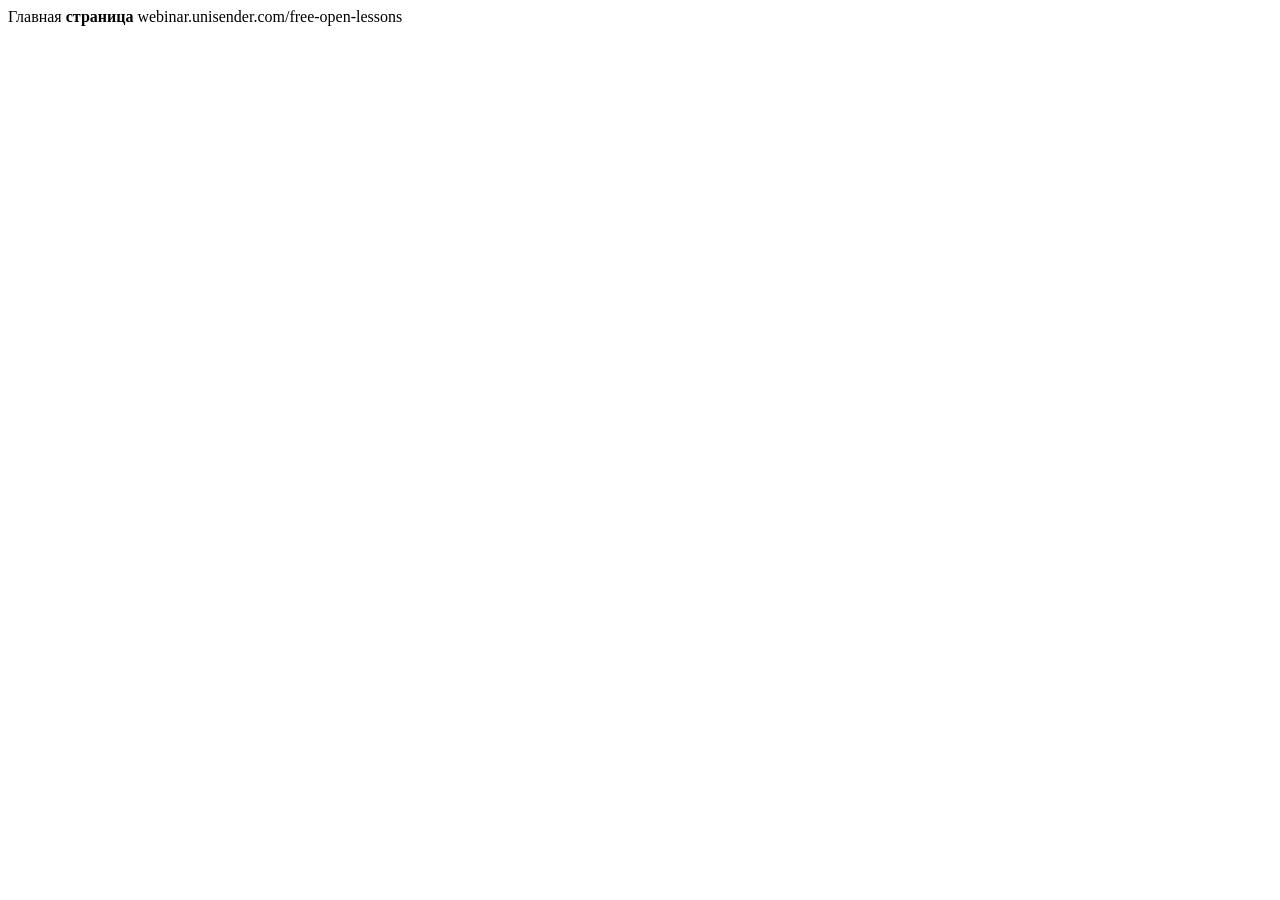
==== index.html @ 6e331bb1 "Добавлены первые файлы" ====
<!DOCTYPE html>
<html lang="ru">
<head>
    <meta charset="UTF-8">
    <meta name="viewport" content="width=device-width, initial-scale=1.0">
    <title>УМКА</title>
</head>
<body>
Главная <b>страница</b>
</body>
</html>webinar.unisender.com/free-open-lessons
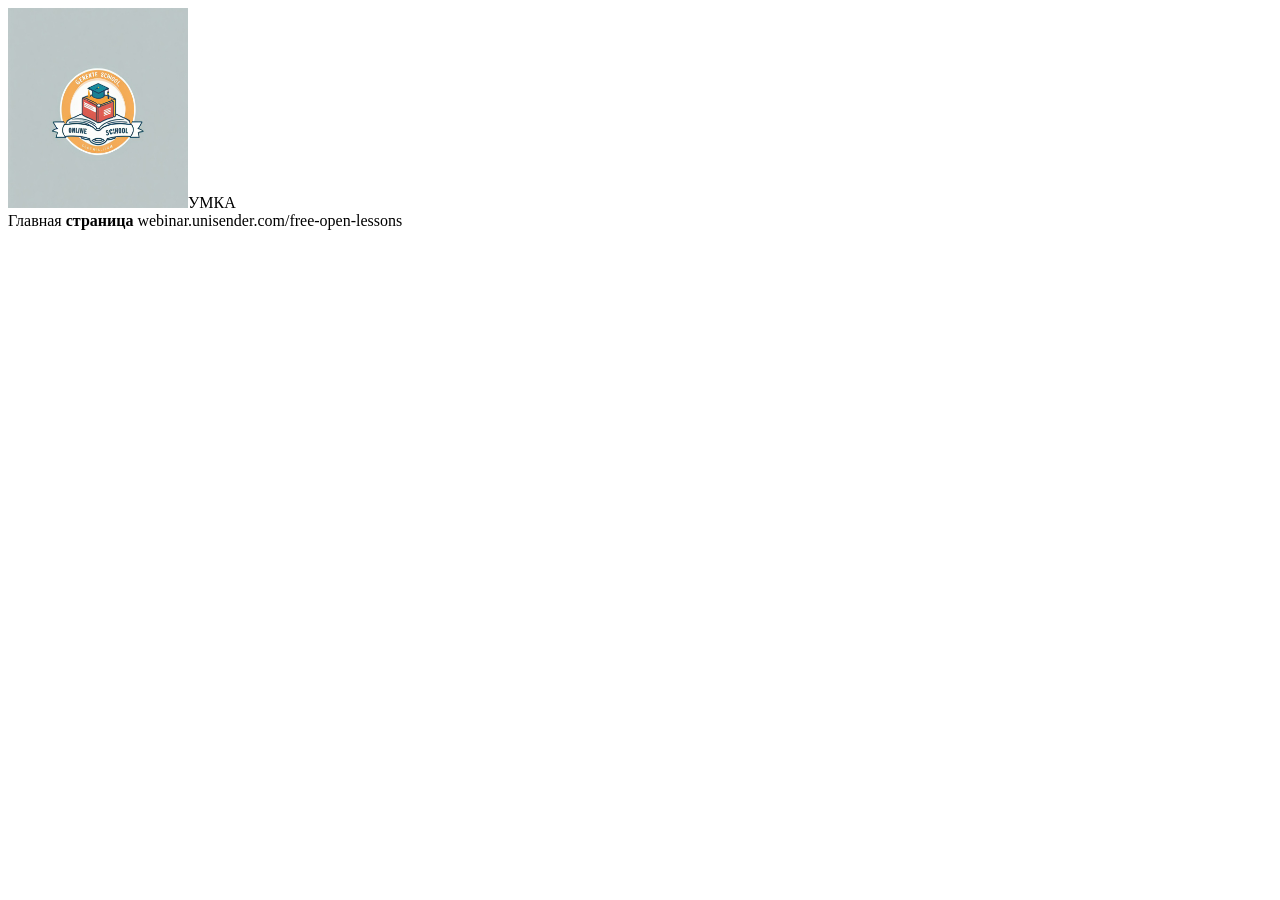
==== commit 999755df: "Сохранили все изображения, иконки из макета. Сохранили все изображения, иконки из макета в проект. " ====
--- a/index.html
+++ b/index.html
@@ -6,6 +6,9 @@
     <title>УМКА</title>
 </head>
 <body>
+<header>
+    <a><img src="images/logotip.JPG" alt="Логотип" width="180" height="200">УМКА</a>
+</header>
 Главная <b>страница</b>
 </body>
 </html>webinar.unisender.com/free-open-lessons
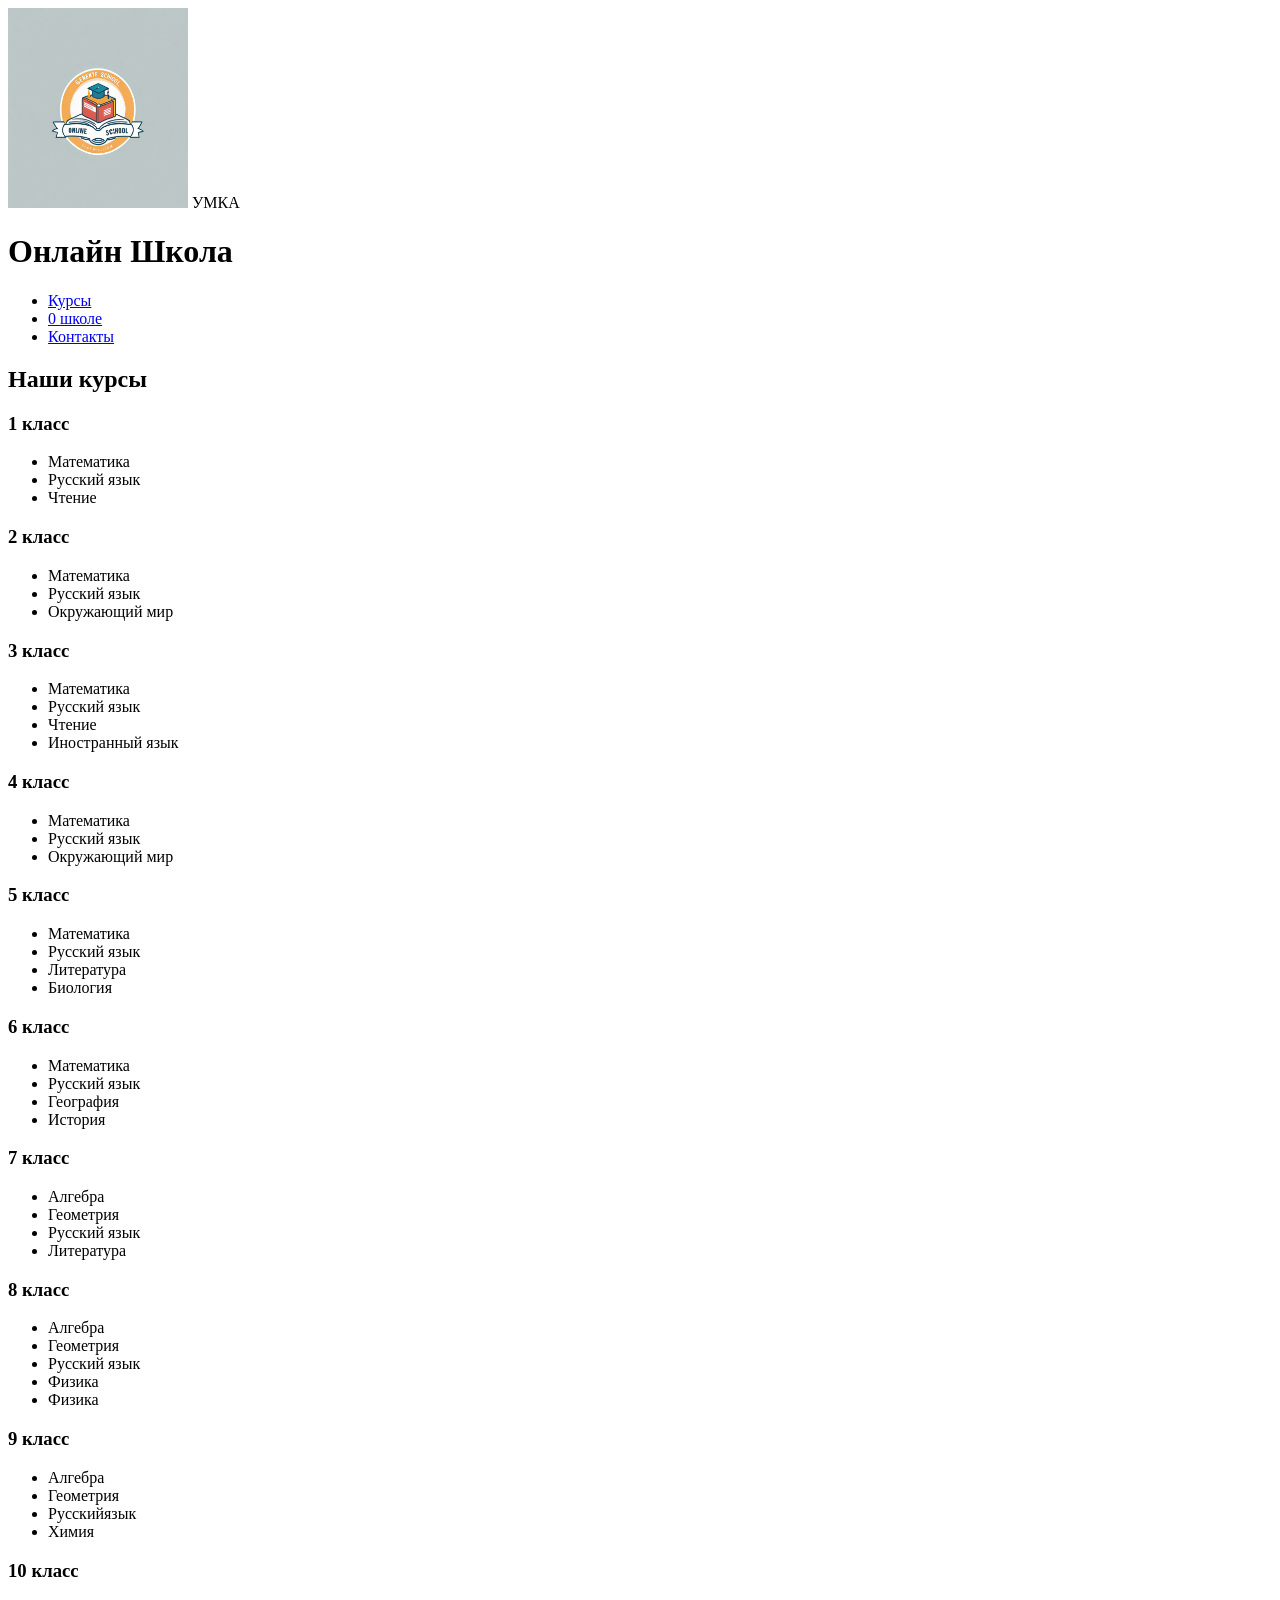
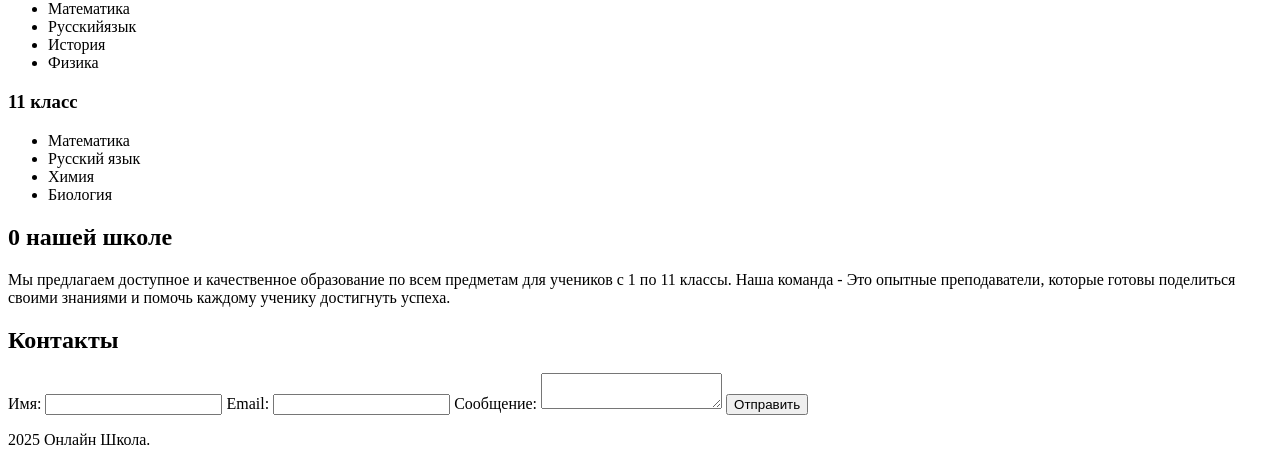
==== commit c44247a0: "Add files via upload Исправление ошибок, добавление фото и добавление элементов второго задания ." ====
--- a/index.html
+++ b/index.html
@@ -1,14 +1,152 @@
 <!DOCTYPE html>
 <html lang="ru">
+
 <head>
     <meta charset="UTF-8">
     <meta name="viewport" content="width=device-width, initial-scale=1.0">
-    <title>УМКА</title>
+    <title> УМКА </title>
+    <a><img src="images/logotip.JPG" alt="Логотип" width="180" height="200"> УМКА </a>
+    <link rel="stylesheet" href="styles.css">
 </head>
+
 <body>
-<header>
-    <a><img src="images/logotip.JPG" alt="Логотип" width="180" height="200">УМКА</a>
-</header>
-Главная <b>страница</b>
+    <header>
+        <h1>Онлайн Школа</h1>
+        <nav>
+            <ul>
+                <li><a href="#courses">Курсы</a></li>
+                <li><a href="#about">0 школе</a></li>
+                <li><a href="#contact">Контакты</a></li>
+            </ul>
+        </nav>
+    </header>
+    <main>
+        <section class="courses" id="courses">
+            <h2 class="courses__title">Наши курсы</h2>
+            <div class="courses__title" class="class">
+                <h3 class="courses__title">1 класс</h3>
+
+                <ul>
+                    <li>Математика</li>
+                    <li>Русский язык</li>
+                    <li>Чтение</li>
+                </ul>
+            </div>
+            <div class="class">
+                <h3>2 класс</h3>
+                <ul>
+            <li>Математика</li>
+            <li>Русский язык</li>
+            <li>Окружающий мир</li>
+            </ul>
+            </div>
+            <div class="class">
+                <h3>3 класс</h3>
+                <ul>
+            <li>Математика</li>
+            <li>Русский язык</li>
+            <li>Чтение</li>
+            <li>Иностранный язык</li>
+            </ul>
+            </div>
+            <div class="class">
+                <h3>4 класс</h3>
+                <ul>
+            <li>Математика</li>
+            <li>Русский язык</li>
+            <li>Окружающий мир</li>
+            </ul>
+            </div>
+            <div class="class">
+                <h3>5 класс</h3>
+                <ul>
+            <li>Математика</li>
+            <li>Русский язык</li>
+            <li>Литература</li>
+            <li>Биология</li>
+            </ul>
+            </div>
+            <div class="class">
+                <h3>6 класс</h3>
+                <ul>
+            <li>Математика</li>
+            <li>Русский язык</li>
+            <li>География</li>
+            <li>История</li>
+            </ul>
+            </div>
+            <div class="class">
+                <h3>7 класс</h3>
+                <ul>
+            <li>Алгебра</li>
+            <li>Геометрия</li>
+            <li>Русский язык</li>
+            <li>Литература</li>
+            </ul>
+            </div>
+            <div class="class">
+                <h3>8 класс</h3>
+                <ul>
+            <li>Алгебра</li>
+            <li>Геометрия</li>
+            <li>Русский язык</li>
+            <li>Физика</li>
+            <li>Физика</li>
+            </ul>
+            </div>
+            <div class="class">
+                <h3>9 класс</h3>
+                <ul>
+            <li>Алгебра</li>
+            <li>Геометрия</li>
+            <li>Русскийязык</li>
+            <li>Химия</li>
+            </ul>
+            </div>
+            <div class="class">
+                <h3>10 класс</h3>
+                <ul>
+            <li>Математика</li>
+            <li>Русскийязык</li>
+            <li>История</li>
+            <li>Физика</li>
+            </ul>
+            </div>
+            <div class="class">
+                <h3>11 класс</h3>
+                <ul>
+            <li>Математика</li>
+            <li>Русский язык</li>
+            <li>Химия</li>
+            <li>Биология</li>
+            </ul>
+            </div>
+        </section>
+        <section id="about">
+            <h2>0 нашей школе</h2>
+            <p>Мы предлагаем
+                доступное и качественное образование по всем предметам для учеников с 1 по 11 классы. Наша команда - Это
+                опытные преподаватели, которые готовы поделиться своими знаниями и помочь каждому ученику достигнуть
+                успеха.</p>
+        </section>
+        <section id="contact">
+            <h2>Контакты</h2>
+
+            <form id="contactForm"> <label for="name">Имя:</label>
+                <input type="text" id="name" name="name" required>
+                <label for="email">Email:</label>
+                <input type="email" id="email" name="email" required>
+                <label for="message">Сообщение:</label>
+                <textarea id="message" name="message" required></textarea>
+                <button type="submit">Отправить</button>
+            </form>
+            <div id=" formMessage"></div>
+        </section>
+    </main>
+    <footer>
+        <p>2025 Онлайн Школа.</p>
+    </footer>
+    <script src="script.¡s"></script>
 </body>
-</html>webinar.unisender.com/free-open-lessons+
+</html>
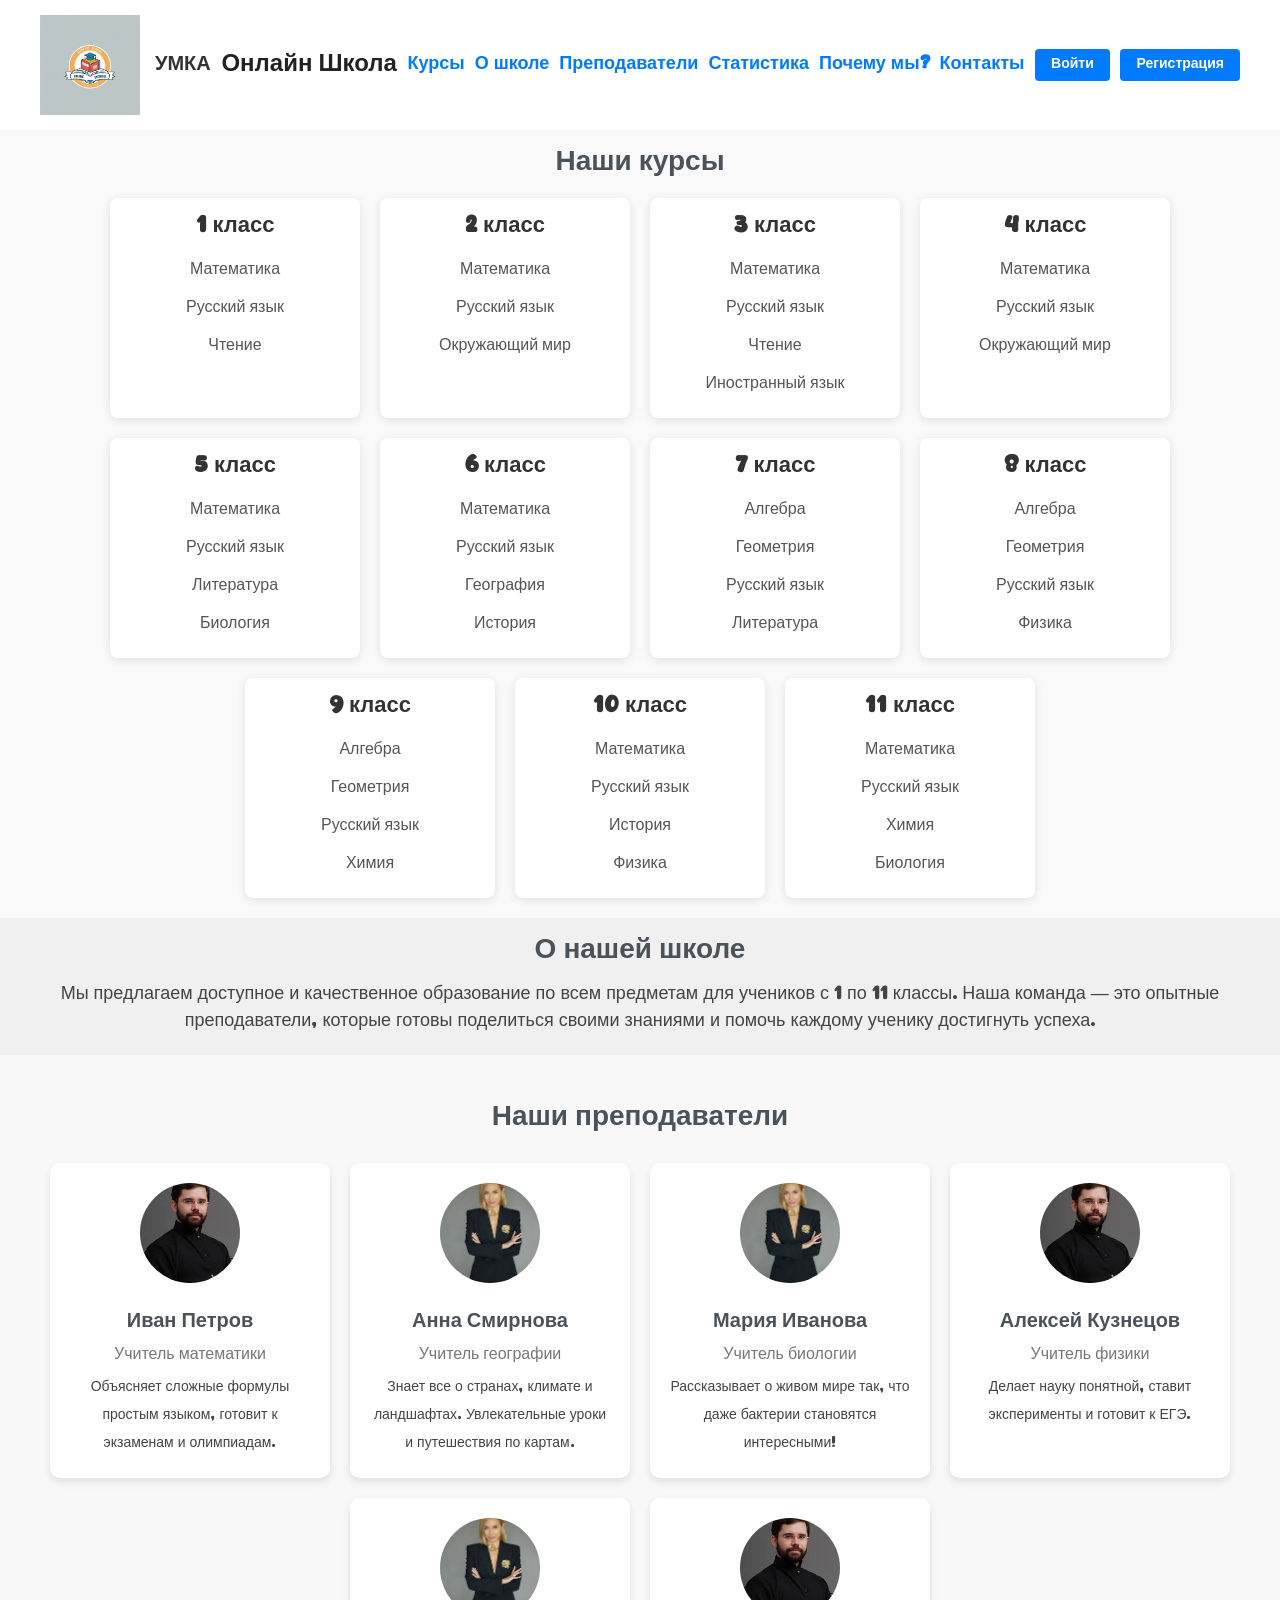
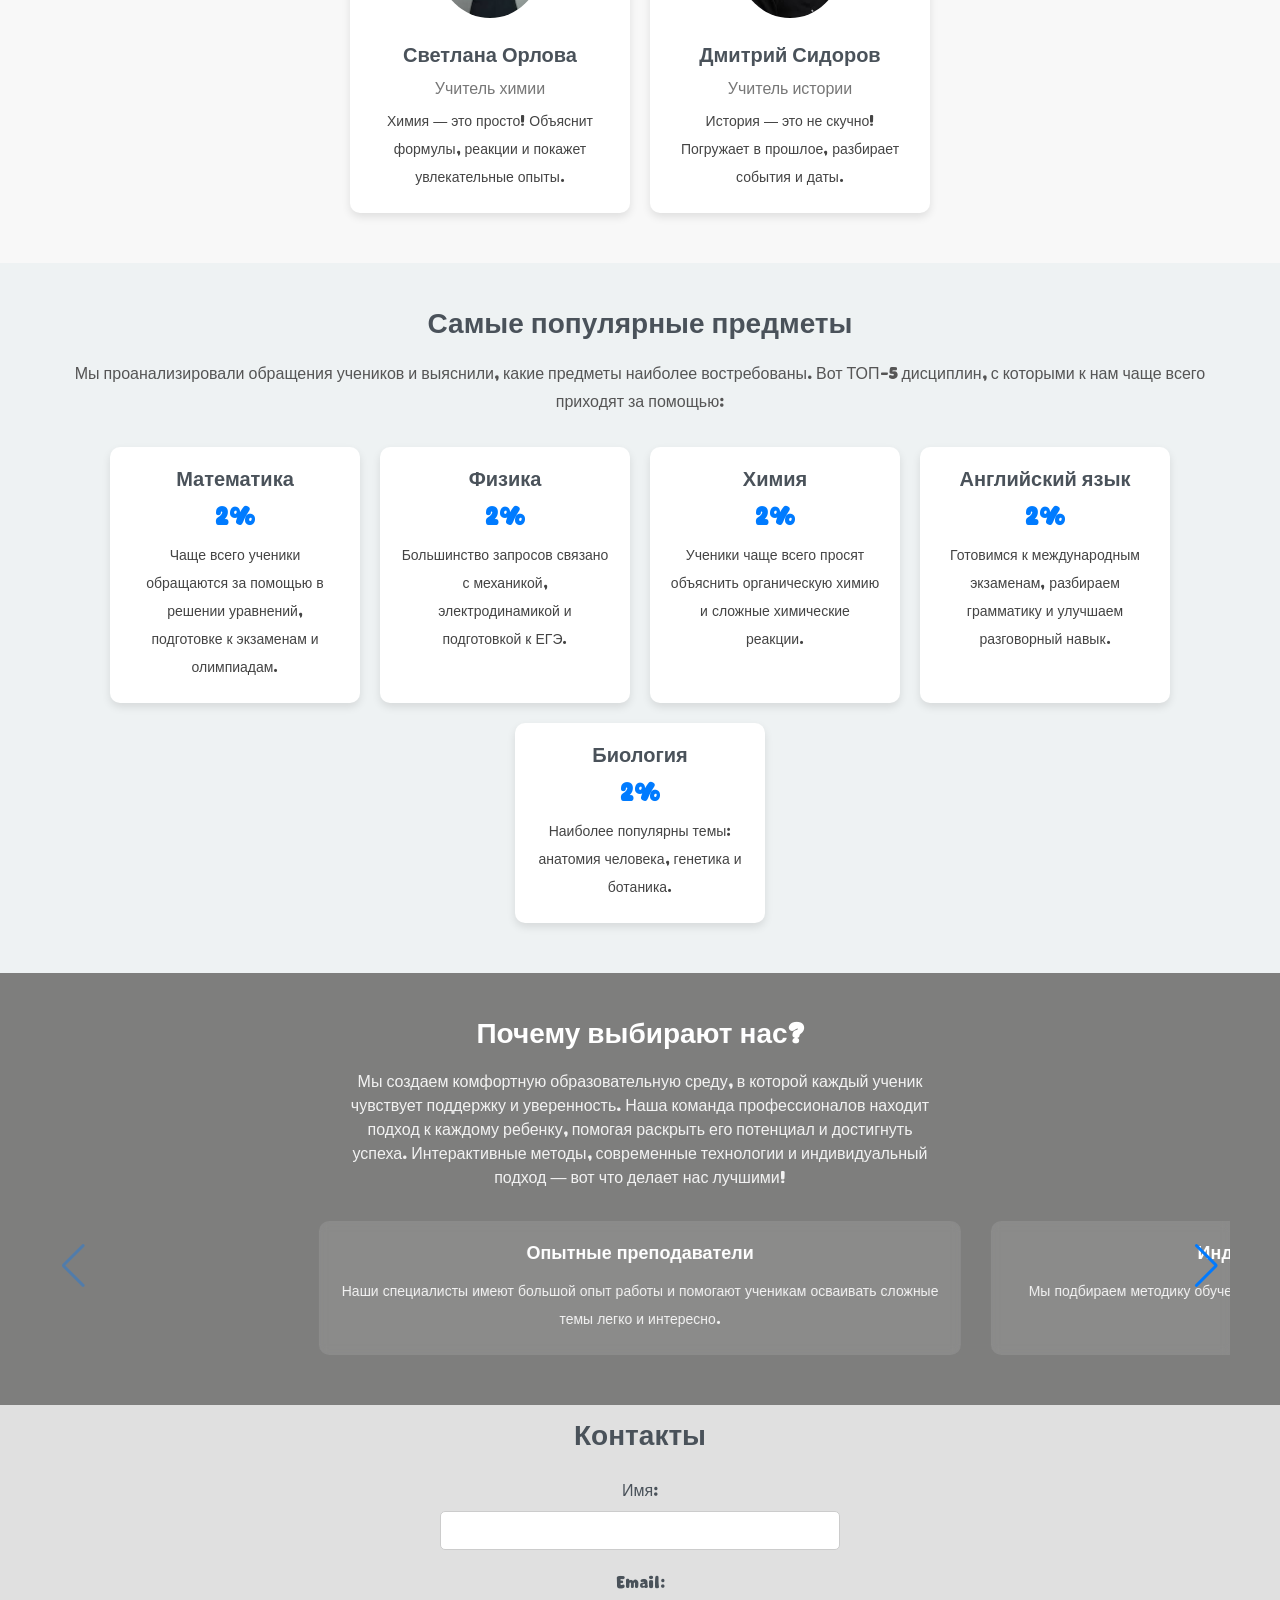
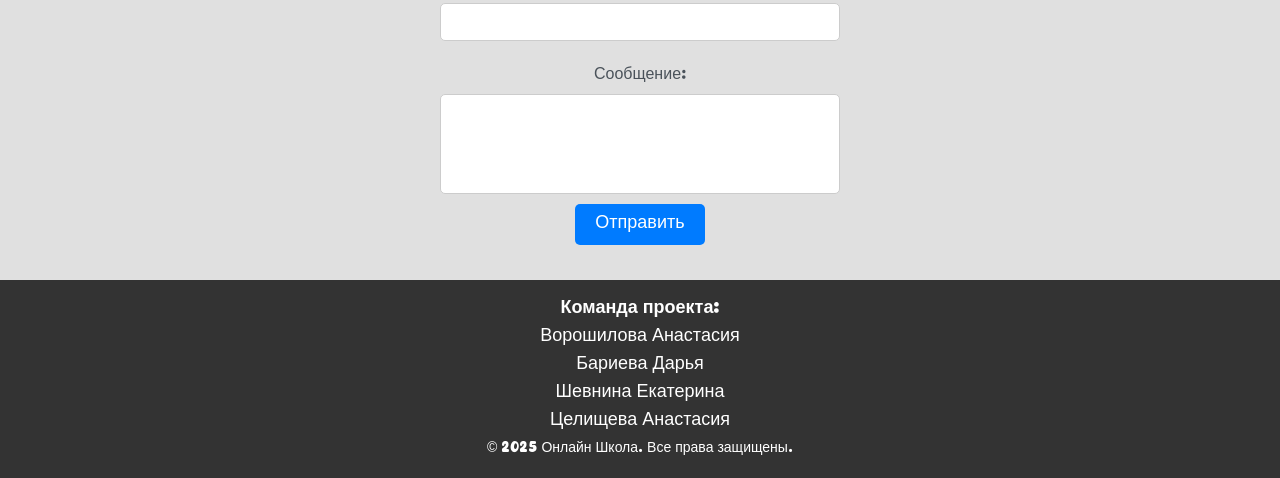
==== commit 09be8b5d: "3 модуль" ====
--- a/index.html
+++ b/index.html
@@ -1,152 +1,287 @@
-<!DOCTYPE html>
-<html lang="ru">
-
-<head>
-    <meta charset="UTF-8">
-    <meta name="viewport" content="width=device-width, initial-scale=1.0">
-    <title> УМКА </title>
-    <a><img src="images/logotip.JPG" alt="Логотип" width="180" height="200"> УМКА </a>
-    <link rel="stylesheet" href="styles.css">
-</head>
-
-<body>
-    <header>
-        <h1>Онлайн Школа</h1>
-        <nav>
-            <ul>
-                <li><a href="#courses">Курсы</a></li>
-                <li><a href="#about">0 школе</a></li>
-                <li><a href="#contact">Контакты</a></li>
-            </ul>
-        </nav>
-    </header>
-    <main>
-        <section class="courses" id="courses">
-            <h2 class="courses__title">Наши курсы</h2>
-            <div class="courses__title" class="class">
-                <h3 class="courses__title">1 класс</h3>
-
-                <ul>
-                    <li>Математика</li>
-                    <li>Русский язык</li>
-                    <li>Чтение</li>
-                </ul>
-            </div>
-            <div class="class">
-                <h3>2 класс</h3>
-                <ul>
-            <li>Математика</li>
-            <li>Русский язык</li>
-            <li>Окружающий мир</li>
-            </ul>
-            </div>
-            <div class="class">
-                <h3>3 класс</h3>
-                <ul>
-            <li>Математика</li>
-            <li>Русский язык</li>
-            <li>Чтение</li>
-            <li>Иностранный язык</li>
-            </ul>
-            </div>
-            <div class="class">
-                <h3>4 класс</h3>
-                <ul>
-            <li>Математика</li>
-            <li>Русский язык</li>
-            <li>Окружающий мир</li>
-            </ul>
-            </div>
-            <div class="class">
-                <h3>5 класс</h3>
-                <ul>
-            <li>Математика</li>
-            <li>Русский язык</li>
-            <li>Литература</li>
-            <li>Биология</li>
-            </ul>
-            </div>
-            <div class="class">
-                <h3>6 класс</h3>
-                <ul>
-            <li>Математика</li>
-            <li>Русский язык</li>
-            <li>География</li>
-            <li>История</li>
-            </ul>
-            </div>
-            <div class="class">
-                <h3>7 класс</h3>
-                <ul>
-            <li>Алгебра</li>
-            <li>Геометрия</li>
-            <li>Русский язык</li>
-            <li>Литература</li>
-            </ul>
-            </div>
-            <div class="class">
-                <h3>8 класс</h3>
-                <ul>
-            <li>Алгебра</li>
-            <li>Геометрия</li>
-            <li>Русский язык</li>
-            <li>Физика</li>
-            <li>Физика</li>
-            </ul>
-            </div>
-            <div class="class">
-                <h3>9 класс</h3>
-                <ul>
-            <li>Алгебра</li>
-            <li>Геометрия</li>
-            <li>Русскийязык</li>
-            <li>Химия</li>
-            </ul>
-            </div>
-            <div class="class">
-                <h3>10 класс</h3>
-                <ul>
-            <li>Математика</li>
-            <li>Русскийязык</li>
-            <li>История</li>
-            <li>Физика</li>
-            </ul>
-            </div>
-            <div class="class">
-                <h3>11 класс</h3>
-                <ul>
-            <li>Математика</li>
-            <li>Русский язык</li>
-            <li>Химия</li>
-            <li>Биология</li>
-            </ul>
-            </div>
-        </section>
-        <section id="about">
-            <h2>0 нашей школе</h2>
-            <p>Мы предлагаем
-                доступное и качественное образование по всем предметам для учеников с 1 по 11 классы. Наша команда - Это
-                опытные преподаватели, которые готовы поделиться своими знаниями и помочь каждому ученику достигнуть
-                успеха.</p>
-        </section>
-        <section id="contact">
-            <h2>Контакты</h2>
-
-            <form id="contactForm"> <label for="name">Имя:</label>
-                <input type="text" id="name" name="name" required>
-                <label for="email">Email:</label>
-                <input type="email" id="email" name="email" required>
-                <label for="message">Сообщение:</label>
-                <textarea id="message" name="message" required></textarea>
-                <button type="submit">Отправить</button>
-            </form>
-            <div id=" formMessage"></div>
-        </section>
-    </main>
-    <footer>
-        <p>2025 Онлайн Школа.</p>
-    </footer>
-    <script src="script.¡s"></script>
-</body>
-
+<!DOCTYPE html>
+<html lang="ru">
+
+<head>
+    <meta charset="UTF-8">
+    <meta name="viewport" content="width=device-width, initial-scale=1.0">
+    <title>Онлайн Школа УМКА</title>
+    <link rel="stylesheet" href="styles/style.css">
+    <link rel="stylesheet" href="styles/normalize.css">
+    <link rel="stylesheet" href="https://unpkg.com/swiper@9/swiper-bundle.min.css" />
+</head>
+
+<body>
+    <header class="header">
+        <div class="header__container">
+            <div class="header__logo">
+                <img class="header__logo-img" src="images/logotip.JPG" alt="Логотип">
+                <span class="header__logo-text">УМКА</span>
+            </div>
+            <h1 class="header__title">Онлайн Школа</h1>
+            <nav class="header__nav">
+                <ul class="header__nav-list">
+                </ul>
+            </nav>
+            <button class="header__button--login">Войти</button>
+            <button class="header__button--signup">Регистрация</button>
+        </div>
+    </header>
+    <main>
+        <section class="courses" id="courses">
+            <h2 class="courses__title">Наши курсы</h2>
+            <div class="courses__list">
+                <div class="courses__class">
+                    <h3 class="courses__class-title">1 класс</h3>
+                    <ul class="courses__subjects">
+                        <li class="courses__subject">Математика</li>
+                        <li class="courses__subject">Русский язык</li>
+                        <li class="courses__subject">Чтение</li>
+                    </ul>
+                </div>
+                <div class="courses__class">
+                    <h3 class="courses__class-title">2 класс</h3>
+                    <ul class="courses__subjects">
+                        <li class="courses__subject">Математика</li>
+                        <li class="courses__subject">Русский язык</li>
+                        <li class="courses__subject">Окружающий мир</li>
+                    </ul>
+                </div>
+                <div class="courses__class">
+                    <h3 class="courses__class-title">3 класс</h3>
+                    <ul class="courses__subjects">
+                        <li class="courses__subject">Математика</li>
+                        <li class="courses__subject">Русский язык</li>
+                        <li class="courses__subject">Чтение</li>
+                        <li class="courses__subject">Иностранный язык</li>
+                    </ul>
+                </div>
+                <div class="courses__class">
+                    <h3 class="courses__class-title">4 класс</h3>
+                    <ul class="courses__subjects">
+                        <li class="courses__subject">Математика</li>
+                        <li class="courses__subject">Русский язык</li>
+                        <li class="courses__subject">Окружающий мир</li>
+                    </ul>
+                </div>
+                <div class="courses__class">
+                    <h3 class="courses__class-title">5 класс</h3>
+                    <ul class="courses__subjects">
+                        <li class="courses__subject">Математика</li>
+                        <li class="courses__subject">Русский язык</li>
+                        <li class="courses__subject">Литература</li>
+                        <li class="courses__subject">Биология</li>
+                    </ul>
+                </div>
+                <div class="courses__class">
+                    <h3 class="courses__class-title">6 класс</h3>
+                    <ul class="courses__subjects">
+                        <li class="courses__subject">Математика</li>
+                        <li class="courses__subject">Русский язык</li>
+                        <li class="courses__subject">География</li>
+                        <li class="courses__subject">История</li>
+                    </ul>
+                </div>
+                <div class="courses__class">
+                    <h3 class="courses__class-title">7 класс</h3>
+                    <ul class="courses__subjects">
+                        <li class="courses__subject">Алгебра</li>
+                        <li class="courses__subject">Геометрия</li>
+                        <li class="courses__subject">Русский язык</li>
+                        <li class="courses__subject">Литература</li>
+                    </ul>
+                </div>
+                <div class="courses__class">
+                    <h3 class="courses__class-title">8 класс</h3>
+                    <ul class="courses__subjects">
+                        <li class="courses__subject">Алгебра</li>
+                        <li class="courses__subject">Геометрия</li>
+                        <li class="courses__subject">Русский язык</li>
+                        <li class="courses__subject">Физика</li>
+                    </ul>
+                </div>
+                <div class="courses__class">
+                    <h3 class="courses__class-title">9 класс</h3>
+                    <ul class="courses__subjects">
+                        <li class="courses__subject">Алгебра</li>
+                        <li class="courses__subject">Геометрия</li>
+                        <li class="courses__subject">Русский язык</li>
+                        <li class="courses__subject">Химия</li>
+                    </ul>
+                </div>
+                <div class="courses__class">
+                    <h3 class="courses__class-title">10 класс</h3>
+                    <ul class="courses__subjects">
+                        <li class="courses__subject">Математика</li>
+                        <li class="courses__subject">Русский язык</li>
+                        <li class="courses__subject">История</li>
+                        <li class="courses__subject">Физика</li>
+                    </ul>
+                </div>
+                <div class="courses__class">
+                    <h3 class="courses__class-title">11 класс</h3>
+                    <ul class="courses__subjects">
+                        <li class="courses__subject">Математика</li>
+                        <li class="courses__subject">Русский язык</li>
+                        <li class="courses__subject">Химия</li>
+                        <li class="courses__subject">Биология</li>
+                    </ul>
+                </div>
+            </div>
+        </section>
+        <section class="about" id="about">
+            <h2 class="about__title">О нашей школе</h2>
+            <p class="about__description">Мы предлагаем доступное и качественное образование по всем предметам для
+                учеников с 1 по 11 классы. Наша команда — это опытные преподаватели, которые готовы поделиться своими
+                знаниями и помочь каждому ученику достигнуть успеха.</p>
+        </section>
+
+        <section class="teachers" id="teachers">
+            <h2 class="teachers__title">Наши преподаватели</h2>
+            <div class="teachers__list">
+            </div>
+        </section>
+
+        <section class="popular-subjects" id="popular-subjects">
+            <h2 class="popular-subjects__title">Самые популярные предметы</h2>
+            <p class="popular-subjects__description">
+                Мы проанализировали обращения учеников и выяснили, какие предметы наиболее востребованы.
+                Вот ТОП-5 дисциплин, с которыми к нам чаще всего приходят за помощью:
+            </p>
+            <div class="popular-subjects__list">
+                <div class="subject-card">
+                    <h3 class="subject-card__name">Математика</h3>
+                    <p class="subject-card__percent">45%</p>
+                    <p class="subject-card__info">Чаще всего ученики обращаются за помощью в решении уравнений,
+                        подготовке к экзаменам и олимпиадам.</p>
+                </div>
+                <div class="subject-card">
+                    <h3 class="subject-card__name">Физика</h3>
+                    <p class="subject-card__percent">30%</p>
+                    <p class="subject-card__info">Большинство запросов связано с механикой, электродинамикой и
+                        подготовкой к ЕГЭ.</p>
+                </div>
+                <div class="subject-card">
+                    <h3 class="subject-card__name">Химия</h3>
+                    <p class="subject-card__percent">25%</p>
+                    <p class="subject-card__info">Ученики чаще всего просят объяснить органическую химию и сложные
+                        химические реакции.</p>
+                </div>
+                <div class="subject-card">
+                    <h3 class="subject-card__name">Английский язык</h3>
+                    <p class="subject-card__percent">20%</p>
+                    <p class="subject-card__info">Готовимся к международным экзаменам, разбираем грамматику и улучшаем
+                        разговорный навык.</p>
+                </div>
+                <div class="subject-card">
+                    <h3 class="subject-card__name">Биология</h3>
+                    <p class="subject-card__percent">15%</p>
+                    <p class="subject-card__info">Наиболее популярны темы: анатомия человека, генетика и ботаника.</p>
+                </div>
+            </div>
+        </section>
+
+        <section class="why-us" id="why-us">
+            <h2 class="why-us__title">Почему выбирают нас?</h2>
+            <p class="why-us__description">
+                Мы создаем комфортную образовательную среду, в которой каждый ученик чувствует поддержку и уверенность.
+                Наша команда профессионалов находит подход к каждому ребенку, помогая раскрыть его потенциал и
+                достигнуть успеха.
+                Интерактивные методы, современные технологии и индивидуальный подход — вот что делает нас лучшими!
+            </p>
+
+            <div class="why-us__carousel swiper">
+                <div class="swiper-wrapper">
+                    <div class="swiper-slide">
+                        <div class="benefit-card">
+                            <h3 class="benefit-card__title">Опытные преподаватели</h3>
+                            <p class="benefit-card__text">
+                                Наши специалисты имеют большой опыт работы и помогают ученикам осваивать сложные темы
+                                легко и интересно.
+                            </p>
+                        </div>
+                    </div>
+                    <div class="swiper-slide">
+                        <div class="benefit-card">
+                            <h3 class="benefit-card__title">Индивидуальный подход</h3>
+                            <p class="benefit-card__text">
+                                Мы подбираем методику обучения под каждого ученика, исходя из его потребностей и
+                                возможностей.
+                            </p>
+                        </div>
+                    </div>
+                    <div class="swiper-slide">
+                        <div class="benefit-card">
+                            <h3 class="benefit-card__title">Современные методики</h3>
+                            <p class="benefit-card__text">
+                                Используем передовые технологии и интерактивные методы обучения, делая учебный процесс
+                                увлекательным.
+                            </p>
+                        </div>
+                    </div>
+                </div>
+
+
+                <div class="why-us__prev swiper-button-prev"></div>
+                <div class="why-us__next swiper-button-next"></div>
+            </div>
+        </section>
+
+
+        <section class="contact" id="contact">
+            <h2 class="contact__title">Контакты</h2>
+            <form class="contact__form" id="contactForm">
+                <label class="contact__label" for="name">Имя:</label>
+                <input class="contact__input" type="text" id="name" name="name" required>
+
+                <label class="contact__label" for="email">Email:</label>
+                <input class="contact__input" type="email" id="email" name="email" required>
+
+                <label class="contact__label" for="message">Сообщение:</label>
+                <textarea class="contact__textarea" id="message" name="message" required></textarea>
+
+                <button class="contact__button" type="submit">Отправить</button>
+            </form>
+            <div class="contact__message" id="formMessage"></div>
+        </section>
+    </main>
+    <footer class="footer">
+        <p><strong>Команда проекта:</strong></p>
+        <ul>
+            <li>Ворошилова Анастасия</li>
+            <li>Бариева Дарья </li>
+            <li>Шевнина Екатерина</li>
+            <li>Целищева Анастасия</li>
+        </ul>
+        <p class="footer__text">&copy; 2025 Онлайн Школа. Все права защищены.</p>
+    </footer>
+
+    <div id="preloader">
+        <span class="preloader__text"></span>
+    </div>
+
+    <div id="loginModal" class="modal">
+        <div class="modal__content">
+            <button data-close class="modal__close">&times;</button>
+            <form class="modal__form">
+                <input name="username" type="text" placeholder="Имя пользователя" required>
+                <button type="submit">Войти</button>
+            </form>
+        </div>
+    </div>
+
+    <div id="signupModal" class="modal">
+        <div class="modal__content">
+            <button data-close class="modal__close">&times;</button>
+            <form class="modal__form">
+                <input name="username" type="text" placeholder="Имя пользователя" required>
+                <button type="submit">Зарегистрироваться</button>
+            </form>
+        </div>
+    </div>
+
+
+    <script src="https://unpkg.com/swiper@9/swiper-bundle.min.js"></script>
+    <script src="scripts/script.js"></script>
+</body>
+
 </html>
--- a/styles/style.css
+++ b/styles/style.css
@@ -0,0 +1,15 @@
+@import "fonts.css";
+@import "base.css";
+@import "typography.css";
+@import "animation.css";
+@import "header.css";
+@import "courses.css";
+@import "contact.css";
+@import "about.css";
+@import "teachers.css";
+@import "popular.css";
+@import "why.css";
+@import "footer.css";
+@import "adaptability.css";
+@import "loader.css";
+@import "modal.css";
